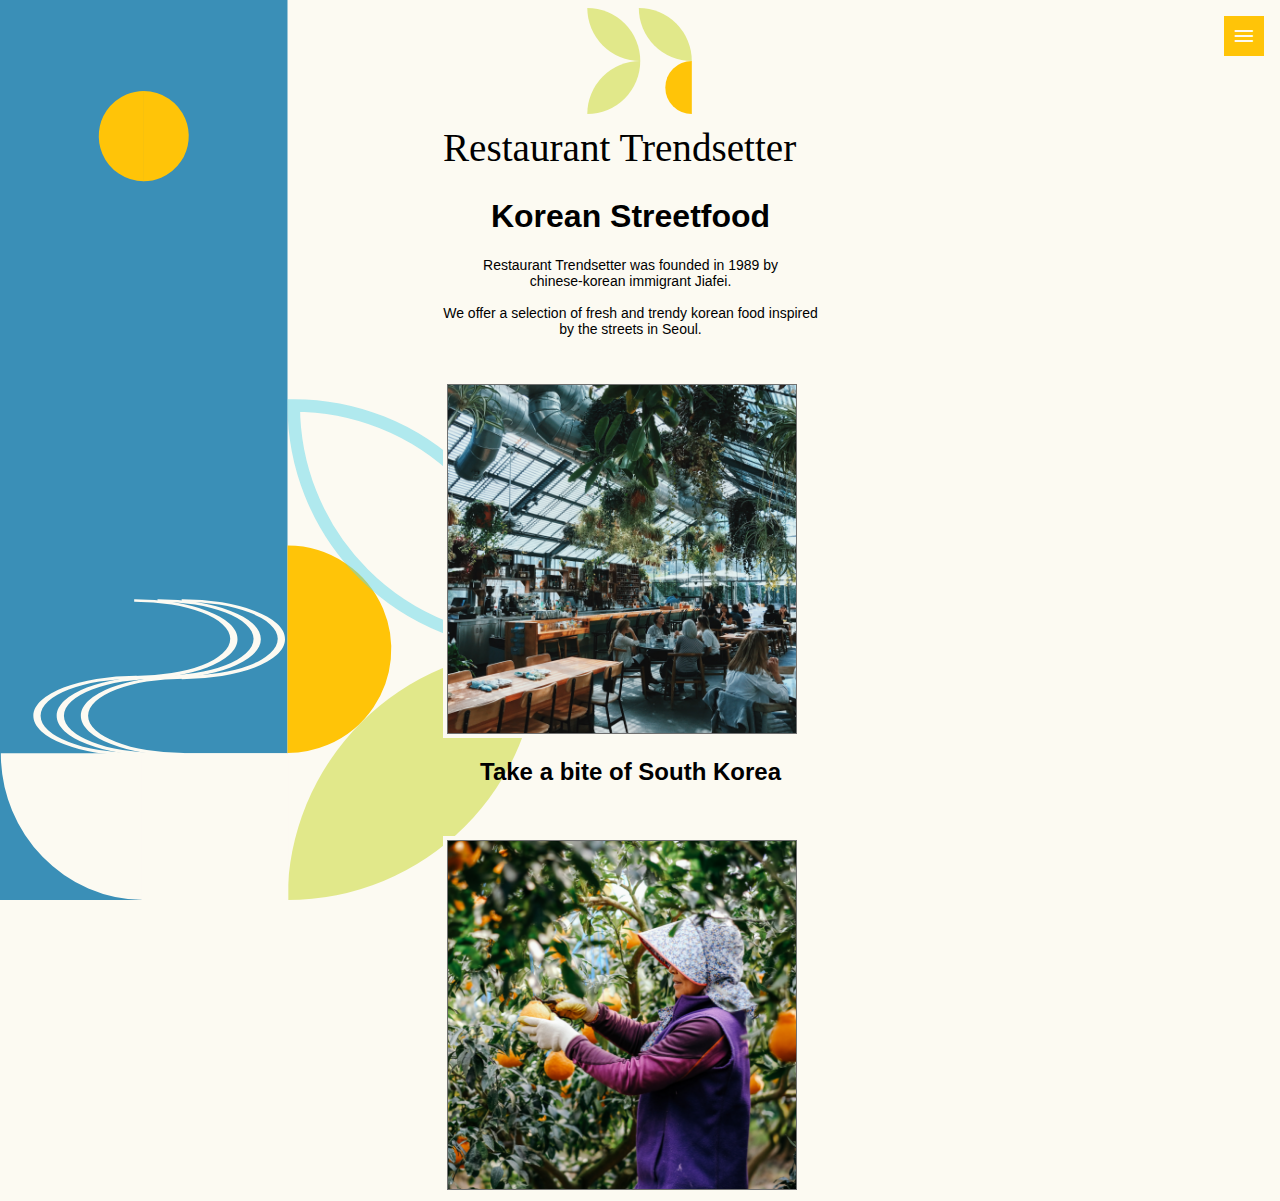
==== site/index.html @ 81d81f98 "Accessibility added" ====
<!DOCTYPE html>
<html lang="en">
  <head>
    <meta charset="utf-8" />
    <meta http-equiv="X-UA-Compatible" content="IE=edge" />

    <!-- meta tags here-->
    <title>Restaurant Trendsetter</title>
    <meta
      name="author"
      content="Patrick, Tea, Heidi, EAMV AP Multimedia design 2022 Herning Denmark"
    />
    <meta name="description" content="Place the meta description text here." />

    <meta name="keywords" content="HTML, CSS, JavaScript" />
    <meta name="”robots”" content="nofollow" />

    <meta name="viewport" content="width=device-width, initial-scale=1" />

    <!-- tab icon -->
    <link rel="apple-touch-icon" sizes="180x180" href="favicon_io/apple-touch-icon.png"/>
    <link rel="icon" type="image/png" sizes="32x32" href="favicon_io/favicon-32x32.png"/>
    <link rel="icon" type="image/png" sizes="16x16" href="favicon_io/favicon-16x16.png"/>
    <link rel="manifest" href="favicon_io/site.webmanifest"/>

    <!-- import (stylesheet + hamburgermenu icons)-->
    <link rel="stylesheet" href="style.css" />
    <link href="https://fonts.googleapis.com/icon?family=Material+Icons" rel="stylesheet"/>
  </head>

  <header>
    <div class="flexWrapper">
      <div class="flexContent"></div>
      <div class="flexContent">
        <a href="index.html">
          <img class="headerLogo" src="headerLogo.svg" alt="logo for restaurant trendsetter" />
        </a>
      </div>
      <div class="flexContent">
        <!-- this is the burger menu code vv -->
        <ul class="menu">
          <li>
            <a class="menuItem" href="index.html">
              <img src="Logo.svg" class="logo" alt="logo"
            /></a>
          </li>
          <li><a class="menuItem" href="menu.html">Menu</a></li>
          <li><a class="menuItem" href="login.html">Log in</a></li>
          <li>
            <a class="menuItem">
              <p>
                Copyright 2022 @ Restaurant Trendsetter <br />
                Trendsetter@fakemail.com <br />
                +45 00 00 00 00
              </p></a
            >
          </li>
        </ul>
        <button class="hamburger">
          <!-- material icons https://material.io/resources/icons/ -->
          <i class="menuIcon material-icons" aria-describedby="open menu">menu</i>
          <i class="closeIcon material-icons" aria-describedby="close menu">close</i>
        </button>
      </div>
    </div>
  </header>
  <body>
    <div class="super-display">
      <div></div>
      <div class="flex-menu">
        <div class="flex-c-2-txt">
          <!--made a special class for the text to have a different size than the images-->
          <h1>Korean Streetfood</h1>
          <p class="c-2-txt">Restaurant Trendsetter was founded in 1989 by <br> chinese-korean immigrant Jiafei.
          <br><br> We offer a selection of fresh and trendy korean food inspired <br> by the streets in Seoul.</p>
        </div>
        <div class="flex-c-2">
          <img
            src="img/jeju-restaurant.png"
            alt="picture of a restaurant in jeju island"
          />
        </div>
        <div class="flex-c-2-txt">
          <!--made a special class for the text to have a different size than the images-->
          <h2 class="smaller-header-txt">Take a bite of South Korea</h2>
        </div>
        <div class="flex-c-2">
          <img
            src="img/jeju-orange-woman.png"
            alt="picture of a woman picking special jeju island oranges"
          />
        </div>
      </div>
      <div></div>
    </div>
    <!--JS at the bottom to decrease loading time for visuals-->
    <script type="text/javascript" src="menu.js"></script>
    <script> window.onload = function() {
      const closeIcon= document.querySelector(".closeIcon");

      menu.classList.remove("showMenu");
      closeIcon.style.display = "none";
      menuIcon.style.display = "block";
    }</script>
  </body>
</html>
---- site/style.css ----
body {
    /* add media queries to resize background img to device size later + make background images .svg*/
    background-image: url(img/backgroundmobile.svg);


    background-size: cover;
    background-repeat: no-repeat;
    background-attachment: fixed;
    background-color: #FCFAF2;

}

@media screen and (min-width: 800px) {
    body {
        background-image: url(img/background-big.svg);
    }
}

* {
    font-family: Arial, Helvetica, sans-serif;
}

/* header */
header {
    width: 100%;
    height: 15%;
}

h1 {
    font-size: 200%;
    text-align: center;
}

.smaller-header-txt {
    font-size: 150%;
    text-align: center;
}

.flexWrapper {
    display: flex;
    flex-direction: row;
    flex-wrap: nowrap;
    flex-basis: auto;
    justify-content: space-around;
    flex-grow: 0;
}

.flexWrapper>.flexContent {
    /*only targets the class in the div*/
    padding: 0;
}

.headerLogo {
    width: 100%;
}

/* burger menu*/

.closeIcon {
    display: none;

}

.hamburger {
    position: fixed;
    z-index: 100;
    top: 1rem;
    right: 1rem;
    padding: 8px;
    border: none;
    background: rgb(255, 196, 8);
    color: #FCFAF2;
    cursor: pointer;
}

.menu {
    position: fixed;
    transform: translatex(-100%);
    transition: transform 0.6s;
    height: 100%;
    width: 100%;
    top: 0;
    left: 0;
    right: 0;
    bottom: 0;
    z-index: 99;
    backdrop-filter: blur(25px);
    background-color: rgb(252, 250, 242);
    list-style: none;
    margin-top: -0%;
    margin-left: 0%;

    display: flex;
    flex-direction: column;
    flex-wrap: nowrap;
    justify-content: space-evenly;

}


li {
    text-align: center;
    margin-right: 5%;

}

li>a {
    color: #3A8FB7;
    text-decoration: none;
    font-size: 200%;
}

.logo {
    width: 100px;
    height: 100px;
}

.showMenu {
    transform: translateY(0);
}


/* header END */
.flex-w-2 {
    display: flex;
    flex-direction: row;
    flex-wrap: wrap;
    /*the content will adjust to screen size*/
    justify-content: center;
    /*even amount of space*/
    flex: 0 0 auto;
}

.super-display {
    display: flex;
    flex-direction: row;
    flex-wrap: wrap;
    /*the content will adjust to screen size*/
    justify-content: space-evenly;
    /*even amount of space*/
    flex: 0 0 auto;
}

.flex-menu {
    display: flex;
    flex-direction: column;
    flex-wrap: wrap;
    /*the content will adjust to screen size*/
    justify-content: space-evenly;
    /*even amount of space*/
    flex: 0 0 auto;
    margin-right: 1.5%;
}

.flex-c-2 {
    background-color: #FCFAF2;
    flex-basis: 350px;
    height: 350px;
    padding: 1%;
    margin-top: 8%;
}

@media only screen and (min-device-width: 800px) and (max-device-width: 1180px)
/*makes the margin smaller for tablet viewers*/

    {
    .flex-c-2 {
        margin-top: 4%;
    }

}

.flex-c-2>.flex-c-2-txt {
    /*Here the size for the text in the front page is made smaller than the images above and under*/
    height: 250px;
}

.c-2-txt {
    font-size: 14px;
}

.flex-w-2>.flex-c-2>.flex-w-3 {
    flex-basis: 100%;
    height: 100%;
}

.flex-w-2>.flex-c-2>.flex-w-3>.flex-c-3 {
    /*for the picture*/
    width: 100%;
    height: 50%;
}

.flex-w-2>.flex-c-2>.flex-w-3>.flex-c-4 {
    /*for the text*/
    width: 100%;
    height: 20%;
}

.flex-w-2>.flex-c-2>.flex-w-3>.flex-w-4 {
    display: flex;
    flex-direction: row;
    flex-wrap: nowrap;
    flex-basis: auto;
    justify-content: space-evenly;
    width: 100%;
    height: 15%;
}

.flex-w-2>.flex-c-2>.flex-w-3>.flex-w-4>.flex-c-5 {
    flex-basis: 25%;
}

.flex-w-2>.flex-c-2>.flex-w-3>.flex-c-6 {
    width: 100%;
    height: 8%;
}

.imgSpec {
    height: 100%;
    width: 100%
}

.specialBox {
    margin-bottom: -10%;
}

.specialBox>img {
    margin-top: -2%;
}

h2,
p {
    text-align: center;
}

p {
    font-size: small;
}

.btnplus {
    background-color: #3A8FB7;
    color: white;
    border: none;
    padding: 10px;
    border-radius: 0px 40px 40px 0px;
    margin-left: -5px;
}

.btnminus {
    background-color: #3A8FB7;
    color: white;
    border: none;
    padding: 10px;
    border-radius: 40px 0px 0px 40px;
    margin-right: -5px;
}

.myamt {
    background-color: #3A8FB7;
    color: white;
    border: none;
    padding: 10px;
    text-align: center;
}

.btnplus:hover {
    background-color: #FFC408;
    transition: 0.5s;
    border-radius: 40px 0px 0px 40px;
    transform: rotate(-180deg);
}

.btnminus:hover {
    background-color: #FFC408;
    transition: 0.5s;
    border-radius: 0px 40px 40px 0px;
    transform: rotate(180deg);
}

.myamt:hover {
    background-color: #FFC408;
    color: #3A8FB7;
    transition: 1s;
}

.btnplus:active {
    background-color: #E1E88A;
}

.btnminus:active {
    background-color: #E1E88A;
}

.myamt:focus {
    border: none;
    outline: none;
}

.mysubmitbtn {
    padding: 10px;
    padding-left: 20px;
    padding-right: 20px;
    background-color: #3A8FB7;
    color: white;
    border: none;
    border-radius: 40px;
}

.mysubmitbtn:hover {
    transition: 1s;
    background: rgb(255, 196, 8);
    color: #3A8FB7;
}

.mysubmitbtn:active {
    background-color: #E1E88A;
}

input[type=time] {
    background-color: #E1E88A;
    padding: 10px;
    border: none;
    border-radius: 40px;
}

select {
    padding: 10px;
    padding-left: 20px;
    padding-right: 20px;
    background-color: #E1E88A;
    color: black;
    border: none;
    border-radius: 40px;
}
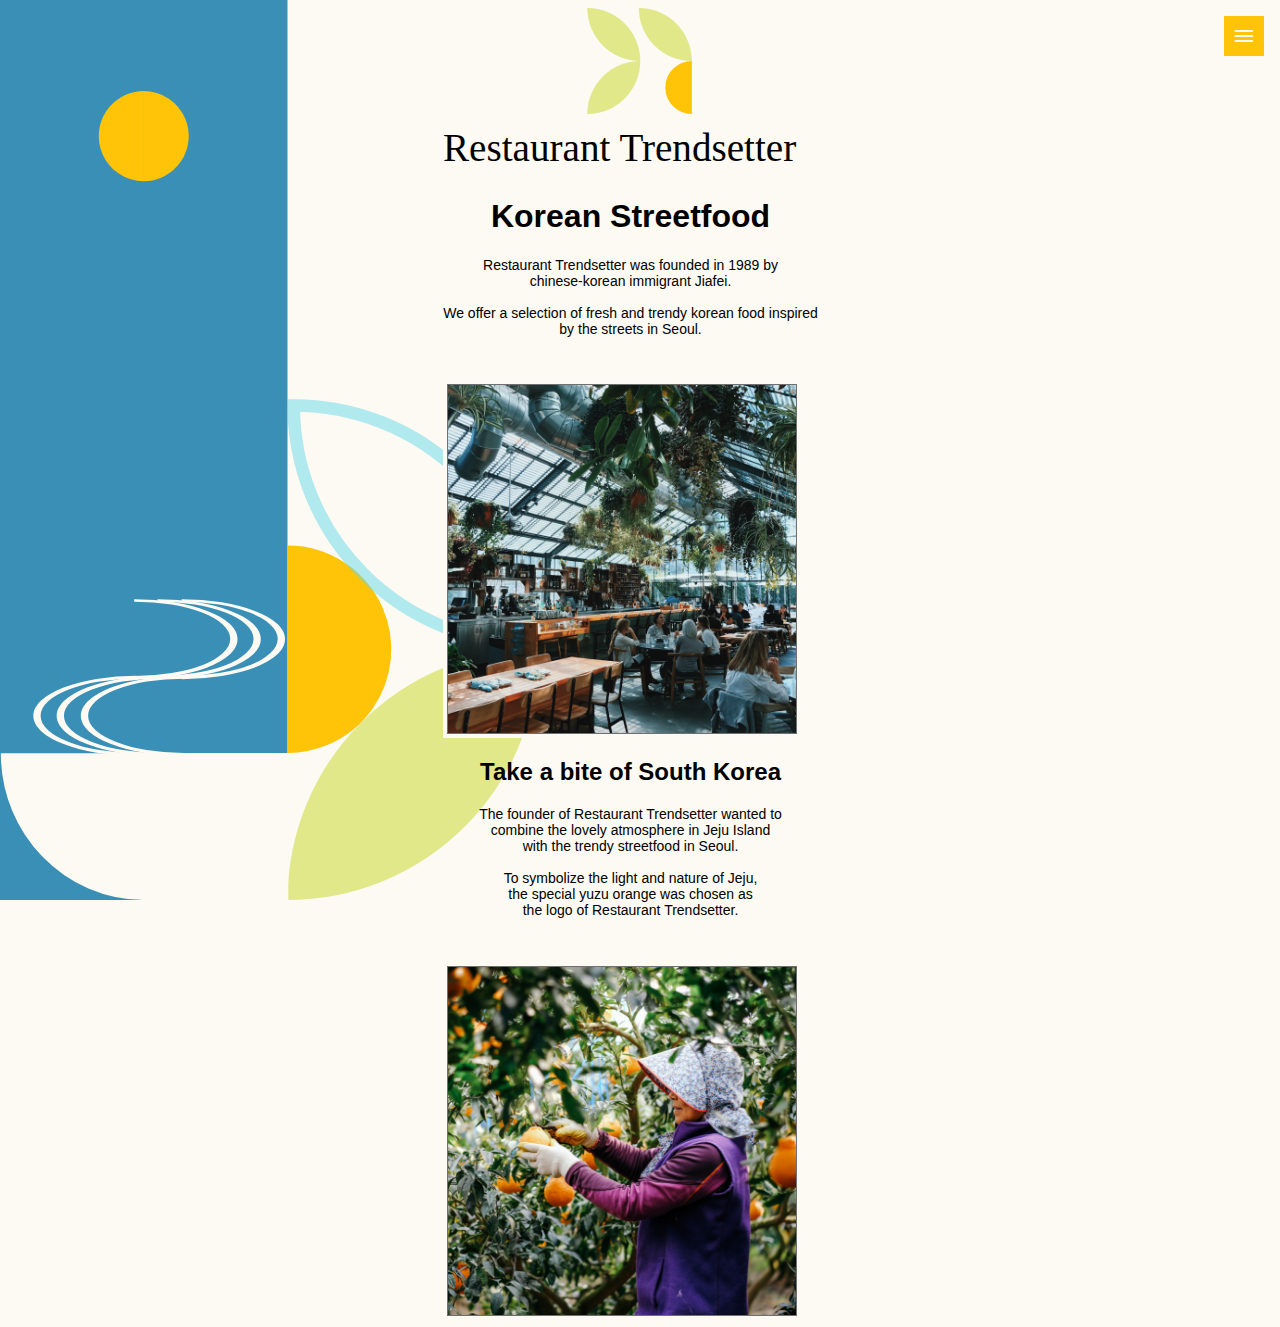
==== commit b5ff76f2: "small changes" ====
--- a/site/index.html
+++ b/site/index.html
@@ -33,7 +33,7 @@
       <div class="flexContent"></div>
       <div class="flexContent">
         <a href="index.html">
-          <img class="headerLogo" src="headerLogo.svg" alt="logo for restaurant trendsetter" />
+          <img class="headerLogo" src="headerLogo.svg" />
         </a>
       </div>
       <div class="flexContent">
@@ -41,7 +41,7 @@
         <ul class="menu">
           <li>
             <a class="menuItem" href="index.html">
-              <img src="Logo.svg" class="logo" alt="logo"
+              <img src="Logo.svg" class="logo"
             /></a>
           </li>
           <li><a class="menuItem" href="menu.html">Menu</a></li>
@@ -58,8 +58,8 @@
         </ul>
         <button class="hamburger">
           <!-- material icons https://material.io/resources/icons/ -->
-          <i class="menuIcon material-icons" aria-describedby="open menu">menu</i>
-          <i class="closeIcon material-icons" aria-describedby="close menu">close</i>
+          <i class="menuIcon material-icons">menu</i>
+          <i class="closeIcon material-icons">close</i>
         </button>
       </div>
     </div>
@@ -77,17 +77,23 @@
         <div class="flex-c-2">
           <img
             src="img/jeju-restaurant.png"
-            alt="picture of a restaurant in jeju island"
+            alt="a restaurant in jeju island"
           />
         </div>
         <div class="flex-c-2-txt">
           <!--made a special class for the text to have a different size than the images-->
           <h2 class="smaller-header-txt">Take a bite of South Korea</h2>
+          <p class="c-2-txt"> The founder of Restaurant Trendsetter wanted to <br> combine the lovely atmosphere in Jeju Island <br> 
+            with the trendy streetfood in Seoul. <br><br>
+            To symbolize the light and nature of Jeju, <br>
+            the special yuzu orange was chosen as 
+            <br>the logo of Restaurant Trendsetter. 
+          </p>
         </div>
         <div class="flex-c-2">
           <img
             src="img/jeju-orange-woman.png"
-            alt="picture of a woman picking special jeju island oranges"
+            alt="a woman picking special jeju island oranges"
           />
         </div>
       </div>
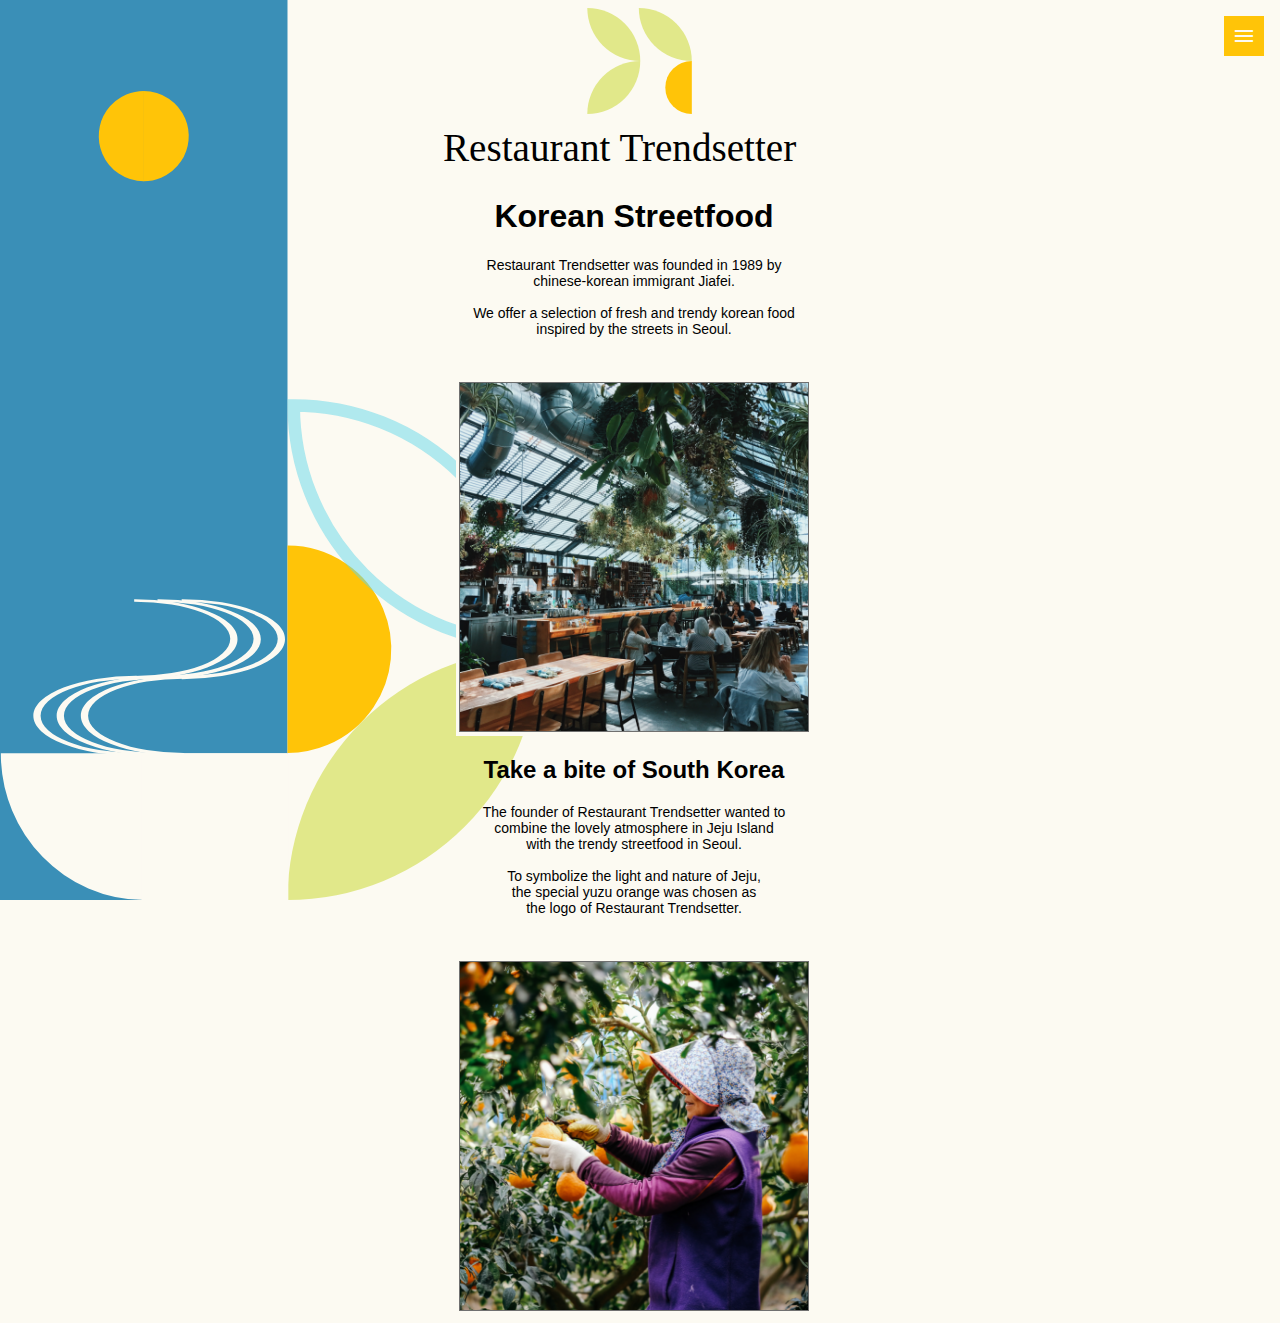
==== commit 319c2833: "text fix index" ====
--- a/site/index.html
+++ b/site/index.html
@@ -33,7 +33,7 @@
       <div class="flexContent"></div>
       <div class="flexContent">
         <a href="index.html">
-          <img class="headerLogo" src="headerLogo.svg" />
+          <img class="headerLogo" src="headerLogo.svg" alt="logo for restaurant trendsetter" />
         </a>
       </div>
       <div class="flexContent">
@@ -41,7 +41,7 @@
         <ul class="menu">
           <li>
             <a class="menuItem" href="index.html">
-              <img src="Logo.svg" class="logo"
+              <img src="Logo.svg" class="logo" alt="logo"
             /></a>
           </li>
           <li><a class="menuItem" href="menu.html">Menu</a></li>
@@ -58,8 +58,8 @@
         </ul>
         <button class="hamburger">
           <!-- material icons https://material.io/resources/icons/ -->
-          <i class="menuIcon material-icons">menu</i>
-          <i class="closeIcon material-icons">close</i>
+          <i class="menuIcon material-icons" aria-describedby="open menu">menu</i>
+          <i class="closeIcon material-icons" aria-describedby="close menu">close</i>
         </button>
       </div>
     </div>
@@ -72,12 +72,13 @@
           <!--made a special class for the text to have a different size than the images-->
           <h1>Korean Streetfood</h1>
           <p class="c-2-txt">Restaurant Trendsetter was founded in 1989 by <br> chinese-korean immigrant Jiafei.
-          <br><br> We offer a selection of fresh and trendy korean food inspired <br> by the streets in Seoul.</p>
+          <br><br> We offer a selection of fresh and trendy korean food <br>
+          inspired by the streets in Seoul.</p>
         </div>
         <div class="flex-c-2">
           <img
             src="img/jeju-restaurant.png"
-            alt="a restaurant in jeju island"
+            alt="picture of a restaurant in jeju island"
           />
         </div>
         <div class="flex-c-2-txt">
@@ -93,7 +94,7 @@
         <div class="flex-c-2">
           <img
             src="img/jeju-orange-woman.png"
-            alt="a woman picking special jeju island oranges"
+            alt="picture of a woman picking special jeju island oranges"
           />
         </div>
       </div>
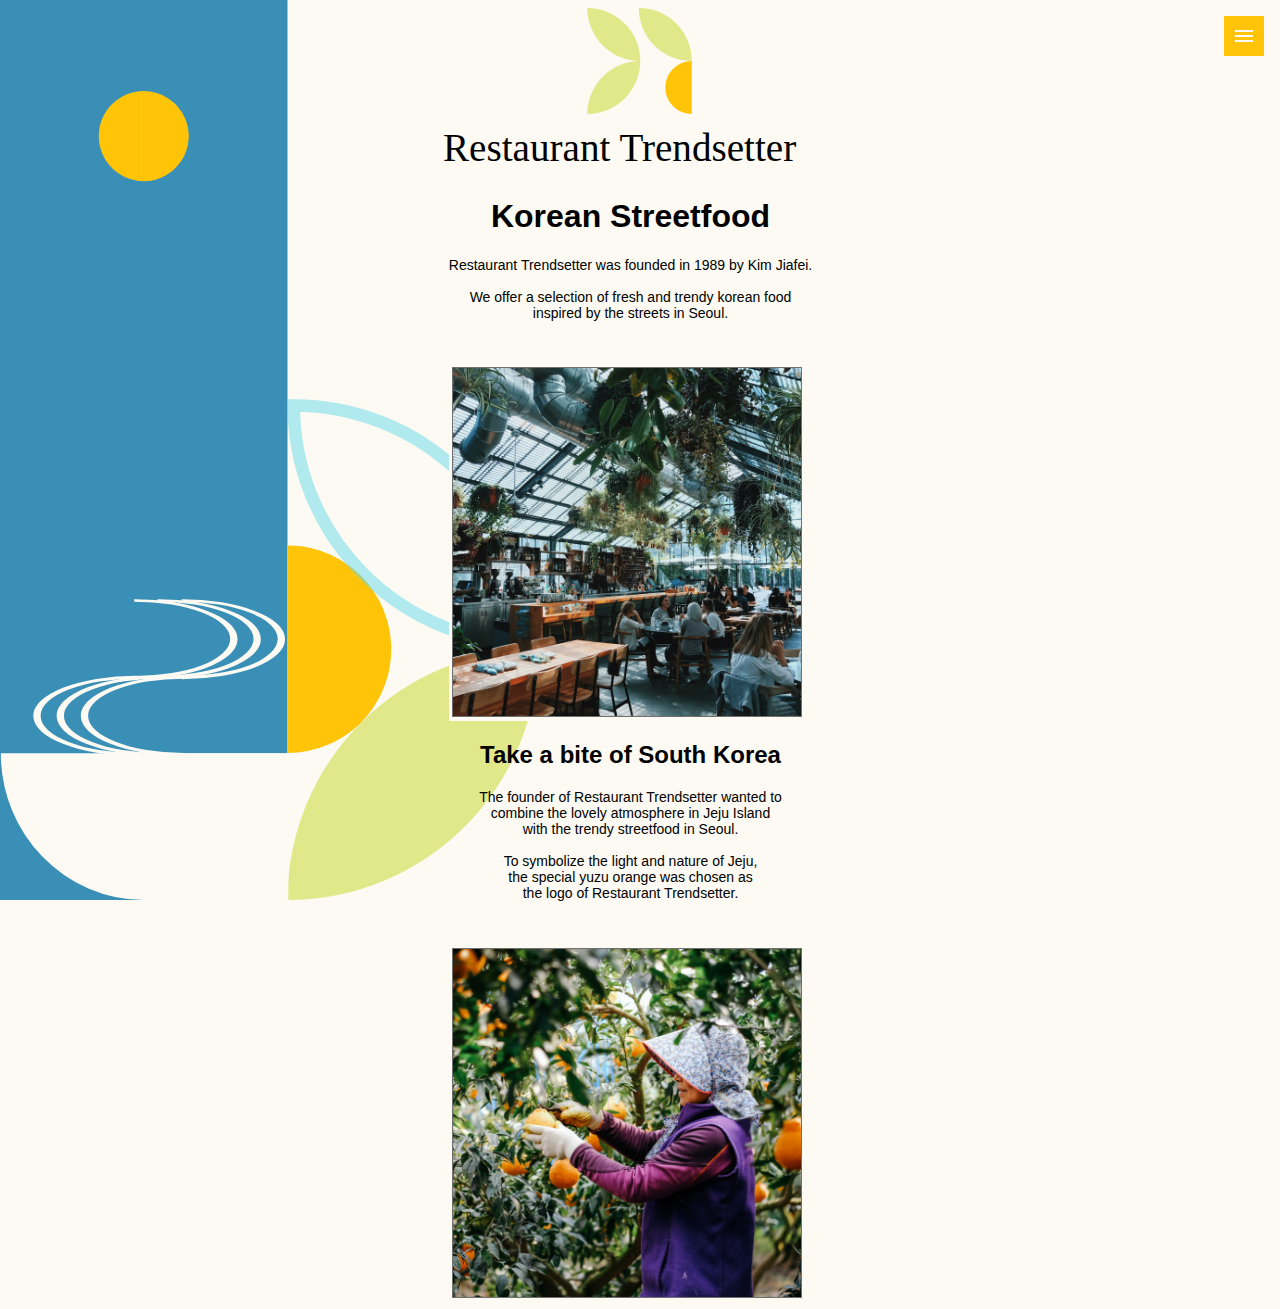
==== commit 24a1b47d: "Meta tags update" ====
--- a/site/index.html
+++ b/site/index.html
@@ -10,9 +10,9 @@
       name="author"
       content="Patrick, Tea, Heidi, EAMV AP Multimedia design 2022 Herning Denmark"
     />
-    <meta name="description" content="Place the meta description text here." />
+    <meta name="description" content="A restaurant in Denmark based on modern korean streetfood"/>
 
-    <meta name="keywords" content="HTML, CSS, JavaScript" />
+    <meta name="keywords" content="Restaurant, Korea, Streetfood" />
     <meta name="”robots”" content="nofollow" />
 
     <meta name="viewport" content="width=device-width, initial-scale=1" />
@@ -71,7 +71,7 @@
         <div class="flex-c-2-txt">
           <!--made a special class for the text to have a different size than the images-->
           <h1>Korean Streetfood</h1>
-          <p class="c-2-txt">Restaurant Trendsetter was founded in 1989 by <br> chinese-korean immigrant Jiafei.
+          <p class="c-2-txt">Restaurant Trendsetter was founded in 1989 by Kim Jiafei.
           <br><br> We offer a selection of fresh and trendy korean food <br>
           inspired by the streets in Seoul.</p>
         </div>
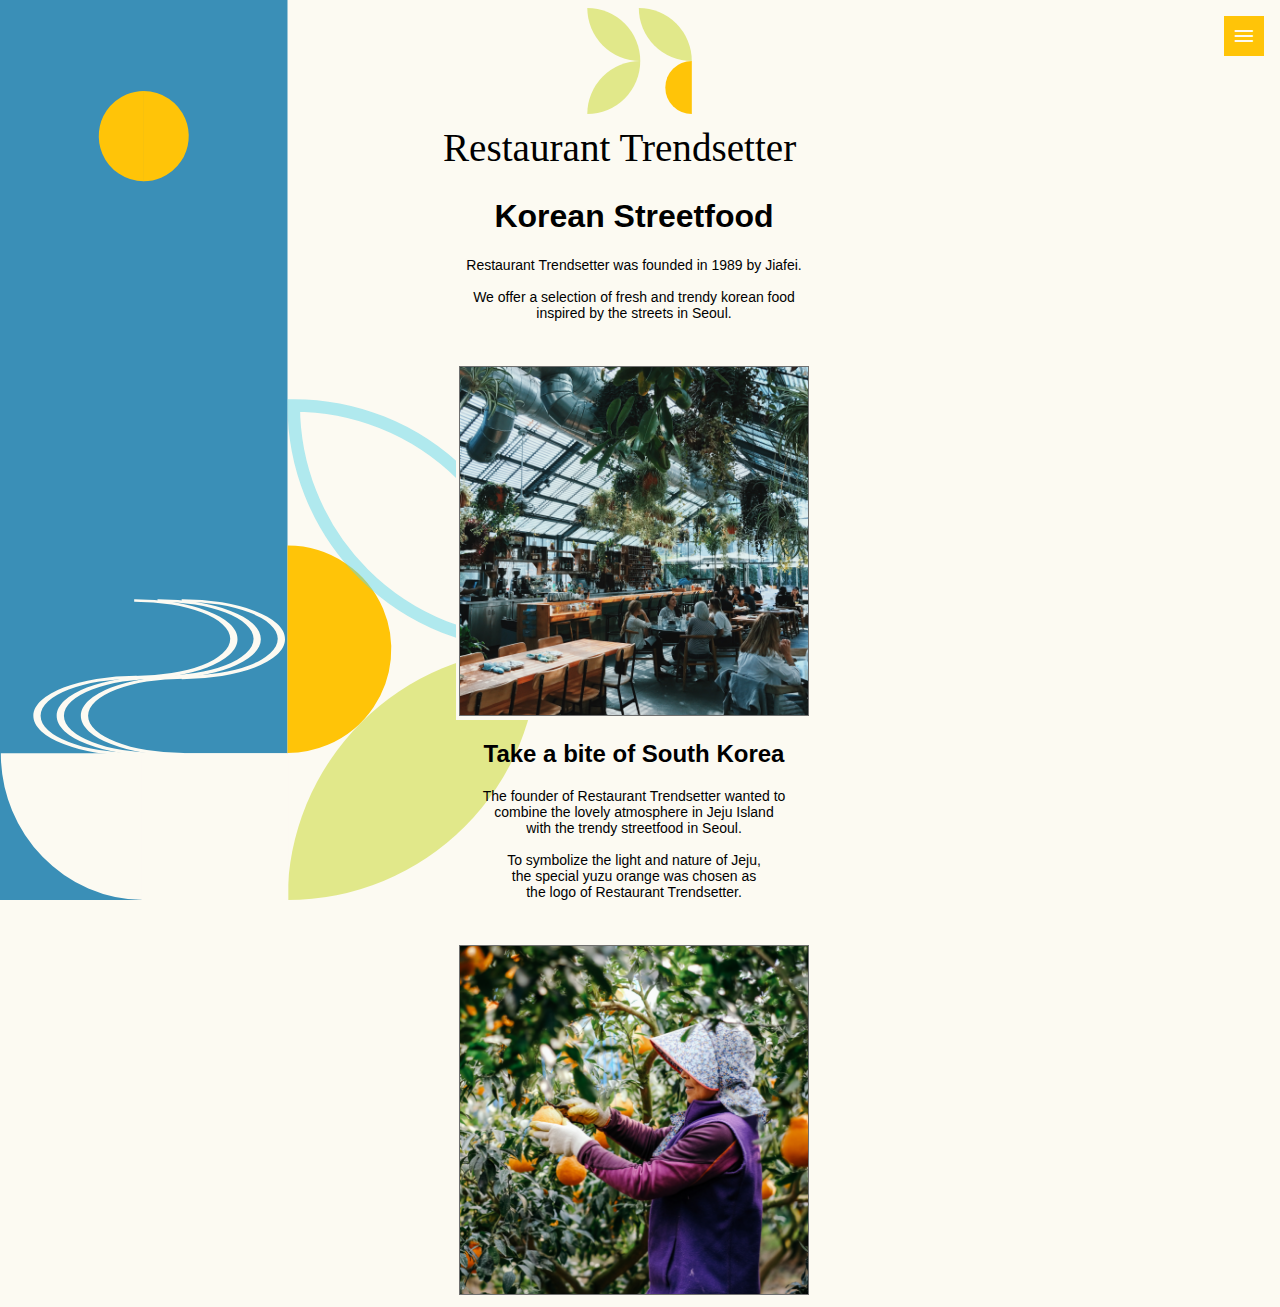
==== commit e19b459a: "small text fix" ====
--- a/site/index.html
+++ b/site/index.html
@@ -71,7 +71,7 @@
         <div class="flex-c-2-txt">
           <!--made a special class for the text to have a different size than the images-->
           <h1>Korean Streetfood</h1>
-          <p class="c-2-txt">Restaurant Trendsetter was founded in 1989 by Kim Jiafei.
+          <p class="c-2-txt">Restaurant Trendsetter was founded in 1989 by Jiafei.
           <br><br> We offer a selection of fresh and trendy korean food <br>
           inspired by the streets in Seoul.</p>
         </div>
